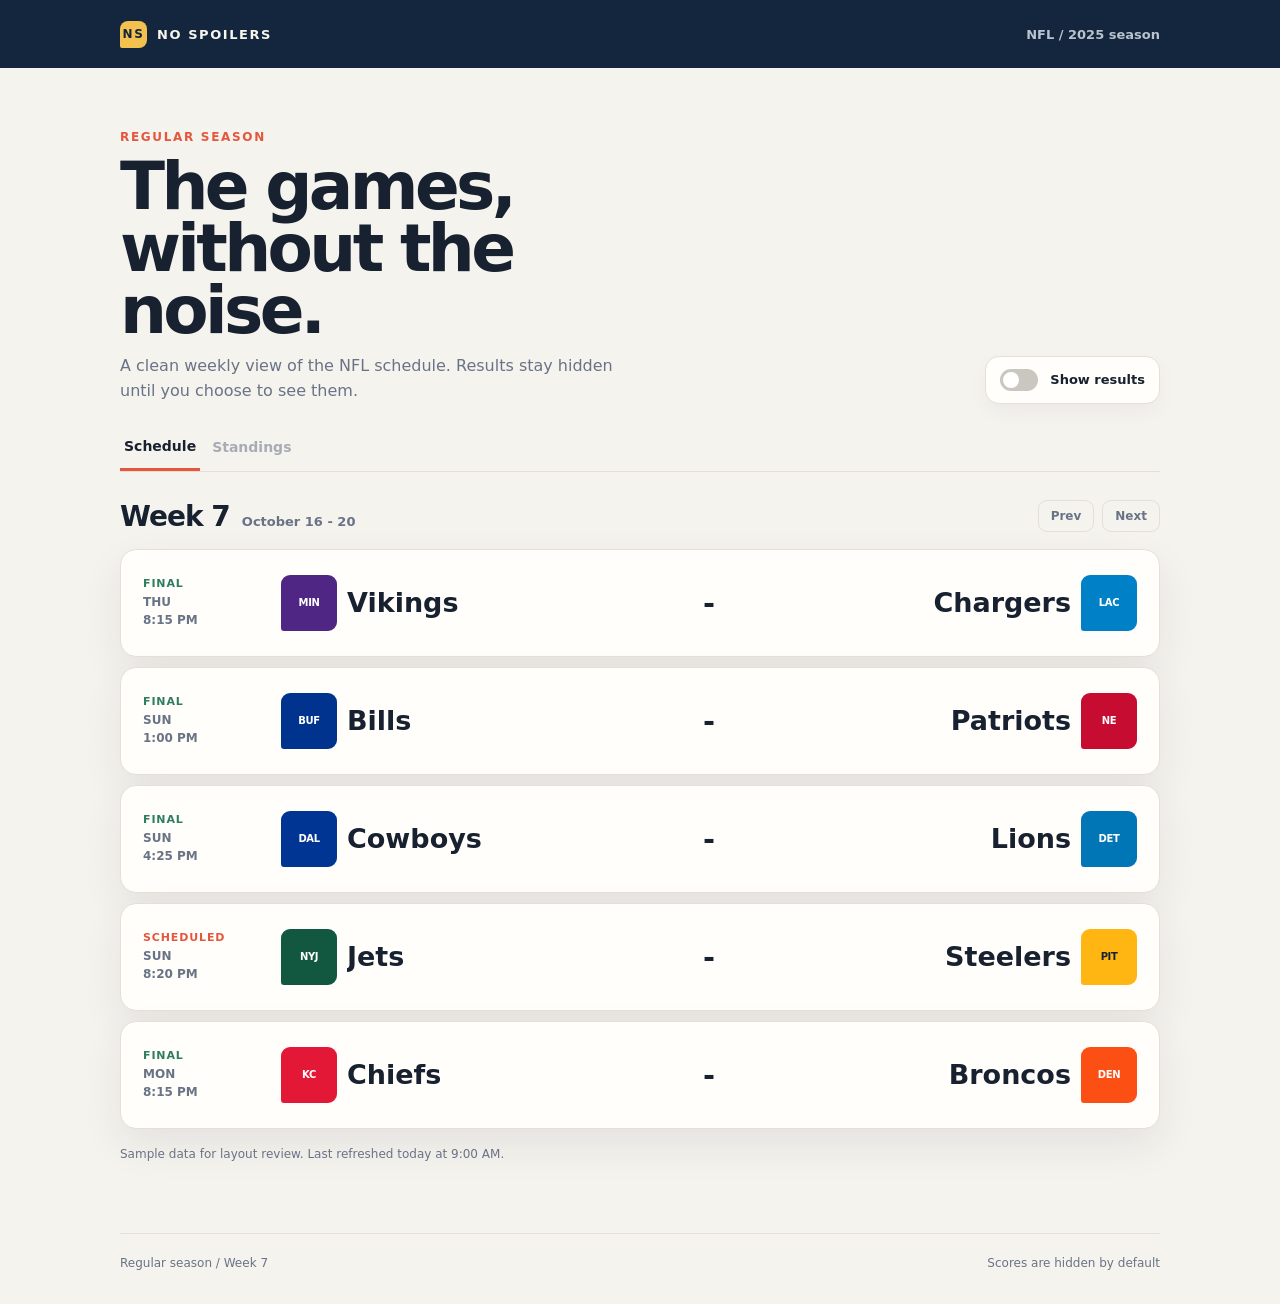
==== regular-season-mockup.html @ e1bd5e8c "Add NFL spoiler-free plan and mockup" ====
<!doctype html>
<html lang="en">
<head>
  <meta charset="utf-8">
  <meta name="viewport" content="width=device-width, initial-scale=1">
  <title>Regular Season - No Spoilers</title>
  <style>
    :root {
      --ink: #18212f;
      --muted: #697386;
      --paper: #f5f3ee;
      --card: #fffefa;
      --line: #e4e0d7;
      --navy: #14263d;
      --red: #e4573d;
      --green: #2f7d60;
      --shadow: 0 16px 40px rgba(26, 37, 52, .08);
    }

    * {
      box-sizing: border-box;
    }

    body {
      margin: 0;
      color: var(--ink);
      background: var(--paper);
      font-family: Inter, ui-sans-serif, system-ui, -apple-system, BlinkMacSystemFont, "Segoe UI", sans-serif;
    }

    button,
    input {
      font: inherit;
    }

    .topbar {
      color: #f8f5ee;
      background: var(--navy);
    }

    .topbar-inner,
    main,
    footer {
      width: min(1040px, calc(100% - 40px));
      margin: 0 auto;
    }

    .topbar-inner {
      display: flex;
      align-items: center;
      justify-content: space-between;
      min-height: 68px;
      gap: 24px;
    }

    .wordmark {
      display: flex;
      align-items: center;
      gap: 10px;
      color: inherit;
      text-decoration: none;
      font-size: 13px;
      font-weight: 800;
      letter-spacing: .12em;
      text-transform: uppercase;
    }

    .wordmark-mark {
      display: grid;
      width: 27px;
      height: 27px;
      place-items: center;
      color: var(--navy);
      background: #f2c14e;
      border-radius: 8px 8px 8px 2px;
      font-size: 12px;
    }

    .season-label {
      color: #b9c3d0;
      font-size: 13px;
      font-weight: 700;
    }

    main {
      padding: 62px 0 72px;
    }

    .intro {
      display: flex;
      align-items: end;
      justify-content: space-between;
      gap: 32px;
      margin-bottom: 34px;
    }

    .eyebrow {
      margin: 0 0 12px;
      color: var(--red);
      font-size: 12px;
      font-weight: 800;
      letter-spacing: .14em;
      text-transform: uppercase;
    }

    h1,
    h2,
    p {
      margin-top: 0;
    }

    h1 {
      max-width: 600px;
      margin-bottom: 12px;
      font-size: clamp(38px, 6vw, 66px);
      line-height: .94;
      letter-spacing: -.055em;
    }

    .intro-copy {
      max-width: 520px;
      margin-bottom: 0;
      color: var(--muted);
      font-size: 16px;
      line-height: 1.55;
    }

    .results-control {
      display: flex;
      align-items: center;
      flex: 0 0 auto;
      gap: 12px;
      padding: 12px 14px;
      color: var(--ink);
      background: var(--card);
      border: 1px solid var(--line);
      border-radius: 14px;
      box-shadow: 0 8px 20px rgba(26, 37, 52, .04);
      cursor: pointer;
      font-size: 13px;
      font-weight: 750;
    }

    .switch {
      position: relative;
      width: 38px;
      height: 22px;
      flex: 0 0 auto;
      background: #c9c7c0;
      border-radius: 999px;
      transition: background .2s ease;
    }

    .switch::after {
      position: absolute;
      top: 3px;
      left: 3px;
      width: 16px;
      height: 16px;
      background: white;
      border-radius: 50%;
      content: "";
      transition: transform .2s ease;
    }

    .results-control input {
      position: absolute;
      opacity: 0;
      pointer-events: none;
    }

    .results-control input:checked + .switch {
      background: var(--green);
    }

    .results-control input:checked + .switch::after {
      transform: translateX(16px);
    }

    .results-control input:focus-visible + .switch {
      outline: 3px solid rgba(228, 87, 61, .35);
      outline-offset: 3px;
    }

    .view-nav {
      display: flex;
      align-items: center;
      gap: 8px;
      margin-bottom: 28px;
      border-bottom: 1px solid var(--line);
    }

    .view-nav a {
      padding: 0 4px 14px;
      color: var(--muted);
      text-decoration: none;
      font-size: 14px;
      font-weight: 750;
    }

    .view-nav a.active {
      color: var(--ink);
      border-bottom: 3px solid var(--red);
    }

    .view-nav a:not(.active) {
      opacity: .55;
    }

    .week-header {
      display: flex;
      align-items: center;
      justify-content: space-between;
      gap: 20px;
      margin-bottom: 16px;
    }

    .week-title {
      display: flex;
      align-items: baseline;
      gap: 12px;
    }

    h2 {
      margin-bottom: 0;
      font-size: 28px;
      letter-spacing: -.035em;
    }

    .week-date {
      color: var(--muted);
      font-size: 13px;
      font-weight: 650;
    }

    .week-nav {
      display: flex;
      gap: 8px;
    }

    .week-nav button {
      padding: 8px 12px;
      color: var(--muted);
      background: transparent;
      border: 1px solid var(--line);
      border-radius: 9px;
      cursor: pointer;
      font-size: 12px;
      font-weight: 750;
    }

    .week-nav button:hover {
      color: var(--ink);
      background: var(--card);
    }

    .games {
      display: grid;
      gap: 10px;
    }

    .game {
      display: grid;
      grid-template-columns: 116px minmax(0, 1fr);
      align-items: center;
      gap: 22px;
      min-height: 108px;
      padding: 18px 22px;
      background: var(--card);
      border: 1px solid var(--line);
      border-radius: 16px;
      box-shadow: var(--shadow);
    }

    .game-time {
      color: var(--muted);
      font-size: 12px;
      font-weight: 750;
      line-height: 1.5;
      text-transform: uppercase;
    }

    .game-time strong {
      display: block;
      color: var(--green);
      font-size: 11px;
      letter-spacing: .08em;
    }

    .matchup {
      display: grid;
      grid-template-columns: minmax(0, 1fr) 68px minmax(0, 1fr);
      align-items: center;
      gap: 14px;
    }

    .team {
      display: flex;
      align-items: center;
      gap: 10px;
      min-width: 0;
      font-size: 27px;
      font-weight: 750;
    }

    .team.home {
      justify-content: flex-end;
      text-align: right;
    }

    .team-logo {
      position: relative;
      display: grid;
      width: 56px;
      height: 56px;
      flex: 0 0 auto;
      place-items: center;
      color: var(--badge-text, white);
      background: var(--badge-color);
      border-radius: 9px 9px 9px 3px;
      font-size: 10px;
      font-weight: 900;
      letter-spacing: -.04em;
    }

    .team-logo img {
      position: absolute;
      inset: 0;
      width: 100%;
      height: 100%;
      padding: 4px;
      object-fit: contain;
      background: var(--card);
      border-radius: inherit;
    }

    .team-logo-fallback {
      display: grid;
      place-items: center;
      width: 100%;
      height: 100%;
    }

    .team > span:not(.team-logo) {
      overflow: hidden;
      text-overflow: ellipsis;
      white-space: nowrap;
    }

    .game-score {
      color: var(--ink);
      text-align: center;
      font-size: 29px;
      font-weight: 850;
      white-space: nowrap;
    }

    .sample-note {
      margin: 18px 0 0;
      color: var(--muted);
      font-size: 12px;
    }

    footer {
      display: flex;
      justify-content: space-between;
      gap: 20px;
      padding: 22px 0 34px;
      color: var(--muted);
      border-top: 1px solid var(--line);
      font-size: 12px;
    }

    @media (max-width: 700px) {
      .topbar-inner,
      main,
      footer {
        width: min(100% - 28px, 560px);
      }

      .topbar-inner {
        min-height: 60px;
      }

      main {
        padding: 42px 0 54px;
      }

      .intro {
        display: block;
        margin-bottom: 28px;
      }

      .results-control {
        margin-top: 22px;
      }

      .week-header {
        align-items: flex-start;
      }

      .week-title {
        display: block;
      }

      .week-date {
        display: block;
        margin-top: 4px;
      }

      .game {
        grid-template-columns: 72px minmax(0, 1fr);
        gap: 12px;
        padding: 16px 14px;
      }

      .game-time {
        font-size: 11px;
      }

      .matchup {
        grid-template-columns: minmax(0, 1fr) 48px minmax(0, 1fr);
        gap: 7px;
      }

      .team {
        gap: 6px;
        font-size: 22px;
      }

      .game-score {
        font-size: 26px;
      }

      .team-logo {
        width: 48px;
        height: 48px;
        font-size: 9px;
      }

      footer {
        display: block;
      }

      footer span {
        display: block;
        margin-bottom: 6px;
      }
    }
  </style>
</head>
<body>
  <header class="topbar">
    <div class="topbar-inner">
      <a class="wordmark" href="#" aria-label="No Spoilers home">
        <span class="wordmark-mark">NS</span>
        No Spoilers
      </a>
      <span class="season-label">NFL / 2025 season</span>
    </div>
  </header>

  <main>
    <section class="intro" aria-labelledby="page-title">
      <div>
        <p class="eyebrow">Regular season</p>
        <h1 id="page-title">The games, without the noise.</h1>
        <p class="intro-copy">A clean weekly view of the NFL schedule. Results stay hidden until you choose to see them.</p>
      </div>

      <label class="results-control">
        <input id="results-toggle" type="checkbox">
        <span class="switch" aria-hidden="true"></span>
        <span>Show results</span>
      </label>
    </section>

    <nav class="view-nav" aria-label="Season views">
      <a class="active" href="#schedule" aria-current="page">Schedule</a>
      <a href="#standings" aria-disabled="true">Standings</a>
    </nav>

    <section id="schedule" aria-labelledby="week-heading">
      <div class="week-header">
        <div class="week-title">
          <h2 id="week-heading">Week 7</h2>
          <span class="week-date">October 16 - 20</span>
        </div>
        <div class="week-nav" aria-label="Change week">
          <button type="button" aria-label="Previous week">Prev</button>
          <button type="button" aria-label="Next week">Next</button>
        </div>
      </div>

      <div class="games" id="games-list">
        <article class="game">
          <div class="game-time"><strong>Final</strong>Thu<br>8:15 PM</div>
          <div class="matchup">
            <div class="team"><span class="team-logo" style="--badge-color: #4f2683"><img src="https://a.espncdn.com/i/teamlogos/nfl/500/min.png" alt="" aria-hidden="true"><span class="team-logo-fallback">MIN</span></span><span>Vikings</span></div>
            <div class="game-score" data-score="20 - 17" aria-label="Scores hidden">-</div>
            <div class="team home"><span>Chargers</span><span class="team-logo" style="--badge-color: #0080c6"><img src="https://a.espncdn.com/i/teamlogos/nfl/500/lac.png" alt="" aria-hidden="true"><span class="team-logo-fallback">LAC</span></span></div>
          </div>
        </article>

        <article class="game">
          <div class="game-time"><strong>Final</strong>Sun<br>1:00 PM</div>
          <div class="matchup">
            <div class="team"><span class="team-logo" style="--badge-color: #00338d"><img src="https://a.espncdn.com/i/teamlogos/nfl/500/buf.png" alt="" aria-hidden="true"><span class="team-logo-fallback">BUF</span></span><span>Bills</span></div>
            <div class="game-score" data-score="24 - 21" aria-label="Scores hidden">-</div>
            <div class="team home"><span>Patriots</span><span class="team-logo" style="--badge-color: #c60c30"><img src="https://a.espncdn.com/i/teamlogos/nfl/500/ne.png" alt="" aria-hidden="true"><span class="team-logo-fallback">NE</span></span></div>
          </div>
        </article>

        <article class="game">
          <div class="game-time"><strong>Final</strong>Sun<br>4:25 PM</div>
          <div class="matchup">
            <div class="team"><span class="team-logo" style="--badge-color: #003594"><img src="https://a.espncdn.com/i/teamlogos/nfl/500/dal.png" alt="" aria-hidden="true"><span class="team-logo-fallback">DAL</span></span><span>Cowboys</span></div>
            <div class="game-score" data-score="27 - 24" aria-label="Scores hidden">-</div>
            <div class="team home"><span>Lions</span><span class="team-logo" style="--badge-color: #0076b6"><img src="https://a.espncdn.com/i/teamlogos/nfl/500/det.png" alt="" aria-hidden="true"><span class="team-logo-fallback">DET</span></span></div>
          </div>
        </article>

        <article class="game">
          <div class="game-time"><strong style="color: var(--red)">Scheduled</strong>Sun<br>8:20 PM</div>
          <div class="matchup">
            <div class="team"><span class="team-logo" style="--badge-color: #125740"><img src="https://a.espncdn.com/i/teamlogos/nfl/500/nyj.png" alt="" aria-hidden="true"><span class="team-logo-fallback">NYJ</span></span><span>Jets</span></div>
            <div class="game-score" data-score="" aria-label="Not played">-</div>
            <div class="team home"><span>Steelers</span><span class="team-logo" style="--badge-color: #ffb612; --badge-text: #18212f"><img src="https://a.espncdn.com/i/teamlogos/nfl/500/pit.png" alt="" aria-hidden="true"><span class="team-logo-fallback">PIT</span></span></div>
          </div>
        </article>

        <article class="game">
          <div class="game-time"><strong>Final</strong>Mon<br>8:15 PM</div>
          <div class="matchup">
            <div class="team"><span class="team-logo" style="--badge-color: #e31837"><img src="https://a.espncdn.com/i/teamlogos/nfl/500/kc.png" alt="" aria-hidden="true"><span class="team-logo-fallback">KC</span></span><span>Chiefs</span></div>
            <div class="game-score" data-score="31 - 27" aria-label="Scores hidden">-</div>
            <div class="team home"><span>Broncos</span><span class="team-logo" style="--badge-color: #fb4f14"><img src="https://a.espncdn.com/i/teamlogos/nfl/500/den.png" alt="" aria-hidden="true"><span class="team-logo-fallback">DEN</span></span></div>
          </div>
        </article>
      </div>

      <p class="sample-note">Sample data for layout review. Last refreshed today at 9:00 AM.</p>
    </section>
  </main>

  <footer>
    <span>Regular season / Week 7</span>
    <span>Scores are hidden by default</span>
  </footer>

  <script>
    document.querySelectorAll('.team-logo img').forEach((logo) => {
      logo.addEventListener('error', () => logo.remove());
    });

    const toggle = document.querySelector('#results-toggle');
    const gamesList = document.querySelector('#games-list');

    toggle.addEventListener('change', () => {
      gamesList.querySelectorAll('.game-score').forEach((score) => {
        score.textContent = toggle.checked ? (score.dataset.score || '-') : '-';
        score.setAttribute('aria-label', toggle.checked ? (score.dataset.score || 'Not played') : 'Scores hidden');
      });
    });
  </script>
</body>
</html>
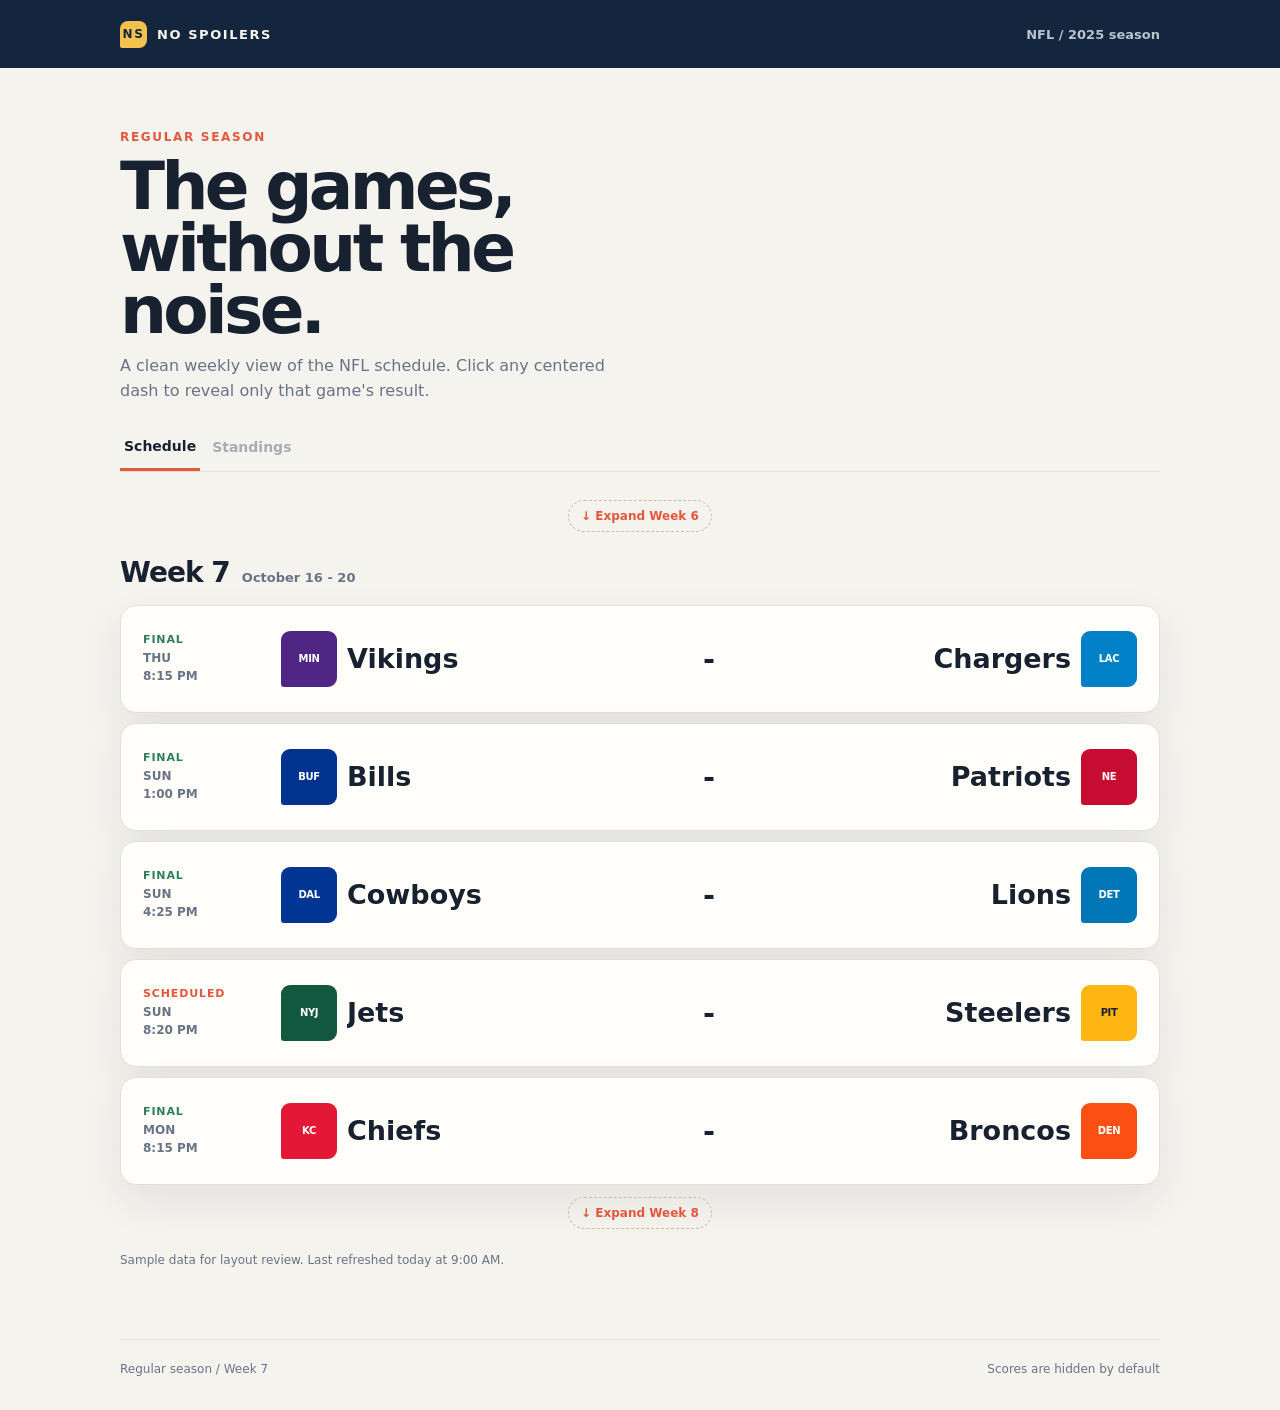
==== commit 06129b62: "Add endless week schedule mockup" ====
--- a/regular-season-mockup.html
+++ b/regular-season-mockup.html
@@ -125,63 +125,6 @@
       line-height: 1.55;
     }
 
-    .results-control {
-      display: flex;
-      align-items: center;
-      flex: 0 0 auto;
-      gap: 12px;
-      padding: 12px 14px;
-      color: var(--ink);
-      background: var(--card);
-      border: 1px solid var(--line);
-      border-radius: 14px;
-      box-shadow: 0 8px 20px rgba(26, 37, 52, .04);
-      cursor: pointer;
-      font-size: 13px;
-      font-weight: 750;
-    }
-
-    .switch {
-      position: relative;
-      width: 38px;
-      height: 22px;
-      flex: 0 0 auto;
-      background: #c9c7c0;
-      border-radius: 999px;
-      transition: background .2s ease;
-    }
-
-    .switch::after {
-      position: absolute;
-      top: 3px;
-      left: 3px;
-      width: 16px;
-      height: 16px;
-      background: white;
-      border-radius: 50%;
-      content: "";
-      transition: transform .2s ease;
-    }
-
-    .results-control input {
-      position: absolute;
-      opacity: 0;
-      pointer-events: none;
-    }
-
-    .results-control input:checked + .switch {
-      background: var(--green);
-    }
-
-    .results-control input:checked + .switch::after {
-      transform: translateX(16px);
-    }
-
-    .results-control input:focus-visible + .switch {
-      outline: 3px solid rgba(228, 87, 61, .35);
-      outline-offset: 3px;
-    }
-
     .view-nav {
       display: flex;
       align-items: center;
@@ -210,7 +153,6 @@
     .week-header {
       display: flex;
       align-items: center;
-      justify-content: space-between;
       gap: 20px;
       margin-bottom: 16px;
     }
@@ -233,25 +175,33 @@
       font-weight: 650;
     }
 
-    .week-nav {
-      display: flex;
+    .week-expander {
+      display: flex;
+      justify-content: center;
+      margin: 12px 0 24px;
+    }
+
+    .expand-week {
+      display: inline-flex;
+      align-items: center;
       gap: 8px;
-    }
-
-    .week-nav button {
       padding: 8px 12px;
-      color: var(--muted);
+      color: var(--red);
       background: transparent;
-      border: 1px solid var(--line);
-      border-radius: 9px;
+      border: 1px dashed #d6b5aa;
+      border-radius: 999px;
       cursor: pointer;
       font-size: 12px;
       font-weight: 750;
     }
 
-    .week-nav button:hover {
-      color: var(--ink);
+    .expand-week:hover {
       background: var(--card);
+    }
+
+    .week[hidden],
+    .expand-week[hidden] {
+      display: none;
     }
 
     .games {
@@ -348,11 +298,41 @@
     }
 
     .game-score {
+      min-width: 68px;
+      min-height: 44px;
+      padding: 2px 6px;
       color: var(--ink);
+      background: transparent;
+      border: 0;
+      border-radius: 8px;
+      cursor: pointer;
       text-align: center;
       font-size: 29px;
       font-weight: 850;
       white-space: nowrap;
+    }
+
+    .game-score:hover {
+      background: #f0ede5;
+    }
+
+    .game-score:focus-visible {
+      outline: 3px solid rgba(228, 87, 61, .35);
+      outline-offset: 3px;
+    }
+
+    .game-score.is-revealed,
+    .game-score:disabled {
+      cursor: default;
+    }
+
+    .game-score.is-revealed:hover,
+    .game-score:disabled:hover {
+      background: transparent;
+    }
+
+    .game-score:disabled {
+      opacity: 1;
     }
 
     .sample-note {
@@ -391,10 +371,6 @@
         margin-bottom: 28px;
       }
 
-      .results-control {
-        margin-top: 22px;
-      }
-
       .week-header {
         align-items: flex-start;
       }
@@ -429,6 +405,7 @@
       }
 
       .game-score {
+        min-width: 48px;
         font-size: 26px;
       }
 
@@ -465,14 +442,8 @@
       <div>
         <p class="eyebrow">Regular season</p>
         <h1 id="page-title">The games, without the noise.</h1>
-        <p class="intro-copy">A clean weekly view of the NFL schedule. Results stay hidden until you choose to see them.</p>
+        <p class="intro-copy">A clean weekly view of the NFL schedule. Click any centered dash to reveal only that game's result.</p>
       </div>
-
-      <label class="results-control">
-        <input id="results-toggle" type="checkbox">
-        <span class="switch" aria-hidden="true"></span>
-        <span>Show results</span>
-      </label>
     </section>
 
     <nav class="view-nav" aria-label="Season views">
@@ -481,23 +452,63 @@
     </nav>
 
     <section id="schedule" aria-labelledby="week-heading">
-      <div class="week-header">
-        <div class="week-title">
-          <h2 id="week-heading">Week 7</h2>
-          <span class="week-date">October 16 - 20</span>
+      <div class="week-stream" id="week-stream">
+        <div class="week-expander">
+          <button class="expand-week" type="button" data-reveal-week="week-6" aria-controls="week-6" aria-expanded="false">&#8595; Expand Week 6</button>
         </div>
-        <div class="week-nav" aria-label="Change week">
-          <button type="button" aria-label="Previous week">Prev</button>
-          <button type="button" aria-label="Next week">Next</button>
-        </div>
-      </div>
-
-      <div class="games" id="games-list">
+
+        <section class="week" id="week-6" aria-labelledby="week-6-heading" hidden>
+          <div class="week-header">
+            <div class="week-title">
+              <h2 id="week-6-heading">Week 6</h2>
+              <span class="week-date">October 9 - 13</span>
+            </div>
+          </div>
+
+          <div class="games">
+            <article class="game">
+              <div class="game-time"><strong>Final</strong>Sun<br>1:00 PM</div>
+              <div class="matchup">
+                <div class="team"><span class="team-logo" style="--badge-color: #008e97"><img src="https://a.espncdn.com/i/teamlogos/nfl/500/mia.png" alt="" aria-hidden="true"><span class="team-logo-fallback">MIA</span></span><span>Dolphins</span></div>
+                <button class="game-score" type="button" data-score="23 - 20" aria-label="Reveal score">-</button>
+                <div class="team home"><span>Browns</span><span class="team-logo" style="--badge-color: #311d00"><img src="https://a.espncdn.com/i/teamlogos/nfl/500/cle.png" alt="" aria-hidden="true"><span class="team-logo-fallback">CLE</span></span></div>
+              </div>
+            </article>
+
+            <article class="game">
+              <div class="game-time"><strong>Final</strong>Sun<br>4:05 PM</div>
+              <div class="matchup">
+                <div class="team"><span class="team-logo" style="--badge-color: #004c54"><img src="https://a.espncdn.com/i/teamlogos/nfl/500/phi.png" alt="" aria-hidden="true"><span class="team-logo-fallback">PHI</span></span><span>Eagles</span></div>
+                <button class="game-score" type="button" data-score="28 - 17" aria-label="Reveal score">-</button>
+                <div class="team home"><span>Giants</span><span class="team-logo" style="--badge-color: #0b2265"><img src="https://a.espncdn.com/i/teamlogos/nfl/500/nyg.png" alt="" aria-hidden="true"><span class="team-logo-fallback">NYG</span></span></div>
+              </div>
+            </article>
+
+            <article class="game">
+              <div class="game-time"><strong>Final</strong>Mon<br>8:15 PM</div>
+              <div class="matchup">
+                <div class="team"><span class="team-logo" style="--badge-color: #241773"><img src="https://a.espncdn.com/i/teamlogos/nfl/500/bal.png" alt="" aria-hidden="true"><span class="team-logo-fallback">BAL</span></span><span>Ravens</span></div>
+                <button class="game-score" type="button" data-score="30 - 24" aria-label="Reveal score">-</button>
+                <div class="team home"><span>Bengals</span><span class="team-logo" style="--badge-color: #fb4f14"><img src="https://a.espncdn.com/i/teamlogos/nfl/500/cin.png" alt="" aria-hidden="true"><span class="team-logo-fallback">CIN</span></span></div>
+              </div>
+            </article>
+          </div>
+        </section>
+
+        <section class="week" id="week-7" aria-labelledby="week-heading">
+          <div class="week-header">
+            <div class="week-title">
+              <h2 id="week-heading">Week 7</h2>
+              <span class="week-date">October 16 - 20</span>
+            </div>
+          </div>
+
+          <div class="games" id="games-list">
         <article class="game">
           <div class="game-time"><strong>Final</strong>Thu<br>8:15 PM</div>
           <div class="matchup">
             <div class="team"><span class="team-logo" style="--badge-color: #4f2683"><img src="https://a.espncdn.com/i/teamlogos/nfl/500/min.png" alt="" aria-hidden="true"><span class="team-logo-fallback">MIN</span></span><span>Vikings</span></div>
-            <div class="game-score" data-score="20 - 17" aria-label="Scores hidden">-</div>
+            <button class="game-score" type="button" data-score="20 - 17" aria-label="Reveal score">-</button>
             <div class="team home"><span>Chargers</span><span class="team-logo" style="--badge-color: #0080c6"><img src="https://a.espncdn.com/i/teamlogos/nfl/500/lac.png" alt="" aria-hidden="true"><span class="team-logo-fallback">LAC</span></span></div>
           </div>
         </article>
@@ -506,7 +517,7 @@
           <div class="game-time"><strong>Final</strong>Sun<br>1:00 PM</div>
           <div class="matchup">
             <div class="team"><span class="team-logo" style="--badge-color: #00338d"><img src="https://a.espncdn.com/i/teamlogos/nfl/500/buf.png" alt="" aria-hidden="true"><span class="team-logo-fallback">BUF</span></span><span>Bills</span></div>
-            <div class="game-score" data-score="24 - 21" aria-label="Scores hidden">-</div>
+            <button class="game-score" type="button" data-score="24 - 21" aria-label="Reveal score">-</button>
             <div class="team home"><span>Patriots</span><span class="team-logo" style="--badge-color: #c60c30"><img src="https://a.espncdn.com/i/teamlogos/nfl/500/ne.png" alt="" aria-hidden="true"><span class="team-logo-fallback">NE</span></span></div>
           </div>
         </article>
@@ -515,7 +526,7 @@
           <div class="game-time"><strong>Final</strong>Sun<br>4:25 PM</div>
           <div class="matchup">
             <div class="team"><span class="team-logo" style="--badge-color: #003594"><img src="https://a.espncdn.com/i/teamlogos/nfl/500/dal.png" alt="" aria-hidden="true"><span class="team-logo-fallback">DAL</span></span><span>Cowboys</span></div>
-            <div class="game-score" data-score="27 - 24" aria-label="Scores hidden">-</div>
+            <button class="game-score" type="button" data-score="27 - 24" aria-label="Reveal score">-</button>
             <div class="team home"><span>Lions</span><span class="team-logo" style="--badge-color: #0076b6"><img src="https://a.espncdn.com/i/teamlogos/nfl/500/det.png" alt="" aria-hidden="true"><span class="team-logo-fallback">DET</span></span></div>
           </div>
         </article>
@@ -524,7 +535,7 @@
           <div class="game-time"><strong style="color: var(--red)">Scheduled</strong>Sun<br>8:20 PM</div>
           <div class="matchup">
             <div class="team"><span class="team-logo" style="--badge-color: #125740"><img src="https://a.espncdn.com/i/teamlogos/nfl/500/nyj.png" alt="" aria-hidden="true"><span class="team-logo-fallback">NYJ</span></span><span>Jets</span></div>
-            <div class="game-score" data-score="" aria-label="Not played">-</div>
+            <button class="game-score" type="button" data-score="" aria-label="Game not played" disabled>-</button>
             <div class="team home"><span>Steelers</span><span class="team-logo" style="--badge-color: #ffb612; --badge-text: #18212f"><img src="https://a.espncdn.com/i/teamlogos/nfl/500/pit.png" alt="" aria-hidden="true"><span class="team-logo-fallback">PIT</span></span></div>
           </div>
         </article>
@@ -533,13 +544,57 @@
           <div class="game-time"><strong>Final</strong>Mon<br>8:15 PM</div>
           <div class="matchup">
             <div class="team"><span class="team-logo" style="--badge-color: #e31837"><img src="https://a.espncdn.com/i/teamlogos/nfl/500/kc.png" alt="" aria-hidden="true"><span class="team-logo-fallback">KC</span></span><span>Chiefs</span></div>
-            <div class="game-score" data-score="31 - 27" aria-label="Scores hidden">-</div>
+            <button class="game-score" type="button" data-score="31 - 27" aria-label="Reveal score">-</button>
             <div class="team home"><span>Broncos</span><span class="team-logo" style="--badge-color: #fb4f14"><img src="https://a.espncdn.com/i/teamlogos/nfl/500/den.png" alt="" aria-hidden="true"><span class="team-logo-fallback">DEN</span></span></div>
           </div>
         </article>
+          </div>
+        </section>
+
+        <section class="week" id="week-8" aria-labelledby="week-8-heading" hidden>
+          <div class="week-header">
+            <div class="week-title">
+              <h2 id="week-8-heading">Week 8</h2>
+              <span class="week-date">October 23 - 27</span>
+            </div>
+          </div>
+
+          <div class="games">
+            <article class="game">
+              <div class="game-time"><strong>Final</strong>Thu<br>8:15 PM</div>
+              <div class="matchup">
+                <div class="team"><span class="team-logo" style="--badge-color: #203731"><img src="https://a.espncdn.com/i/teamlogos/nfl/500/gb.png" alt="" aria-hidden="true"><span class="team-logo-fallback">GB</span></span><span>Packers</span></div>
+                <button class="game-score" type="button" data-score="27 - 23" aria-label="Reveal score">-</button>
+                <div class="team home"><span>Cardinals</span><span class="team-logo" style="--badge-color: #97233f"><img src="https://a.espncdn.com/i/teamlogos/nfl/500/ari.png" alt="" aria-hidden="true"><span class="team-logo-fallback">ARI</span></span></div>
+              </div>
+            </article>
+
+            <article class="game">
+              <div class="game-time"><strong>Final</strong>Sun<br>1:00 PM</div>
+              <div class="matchup">
+                <div class="team"><span class="team-logo" style="--badge-color: #0085ca"><img src="https://a.espncdn.com/i/teamlogos/nfl/500/car.png" alt="" aria-hidden="true"><span class="team-logo-fallback">CAR</span></span><span>Panthers</span></div>
+                <button class="game-score" type="button" data-score="21 - 18" aria-label="Reveal score">-</button>
+                <div class="team home"><span>Falcons</span><span class="team-logo" style="--badge-color: #a71930"><img src="https://a.espncdn.com/i/teamlogos/nfl/500/atl.png" alt="" aria-hidden="true"><span class="team-logo-fallback">ATL</span></span></div>
+              </div>
+            </article>
+
+            <article class="game">
+              <div class="game-time"><strong>Final</strong>Sun<br>4:25 PM</div>
+              <div class="matchup">
+                <div class="team"><span class="team-logo" style="--badge-color: #aa0000"><img src="https://a.espncdn.com/i/teamlogos/nfl/500/sf.png" alt="" aria-hidden="true"><span class="team-logo-fallback">SF</span></span><span>49ers</span></div>
+                <button class="game-score" type="button" data-score="26 - 20" aria-label="Reveal score">-</button>
+                <div class="team home"><span>Seahawks</span><span class="team-logo" style="--badge-color: #69be28; --badge-text: #18212f"><img src="https://a.espncdn.com/i/teamlogos/nfl/500/sea.png" alt="" aria-hidden="true"><span class="team-logo-fallback">SEA</span></span></div>
+              </div>
+            </article>
+          </div>
+        </section>
+
+        <div class="week-expander">
+          <button class="expand-week" type="button" data-reveal-week="week-8" aria-controls="week-8" aria-expanded="false">&#8595; Expand Week 8</button>
+        </div>
+
+        <p class="sample-note">Sample data for layout review. Last refreshed today at 9:00 AM.</p>
       </div>
-
-      <p class="sample-note">Sample data for layout review. Last refreshed today at 9:00 AM.</p>
     </section>
   </main>
 
@@ -553,13 +608,23 @@
       logo.addEventListener('error', () => logo.remove());
     });
 
-    const toggle = document.querySelector('#results-toggle');
-    const gamesList = document.querySelector('#games-list');
-
-    toggle.addEventListener('change', () => {
-      gamesList.querySelectorAll('.game-score').forEach((score) => {
-        score.textContent = toggle.checked ? (score.dataset.score || '-') : '-';
-        score.setAttribute('aria-label', toggle.checked ? (score.dataset.score || 'Not played') : 'Scores hidden');
+    document.querySelectorAll('.expand-week').forEach((button) => {
+      button.addEventListener('click', () => {
+        const week = document.getElementById(button.dataset.revealWeek);
+        if (!week) return;
+
+        week.hidden = false;
+        button.setAttribute('aria-expanded', 'true');
+        button.hidden = true;
+      });
+    });
+
+    document.querySelectorAll('.game-score:not(:disabled)').forEach((score) => {
+      score.addEventListener('click', () => {
+        score.textContent = score.dataset.score;
+        score.classList.add('is-revealed');
+        score.setAttribute('aria-label', `Score: ${score.dataset.score}`);
+        score.disabled = true;
       });
     });
   </script>
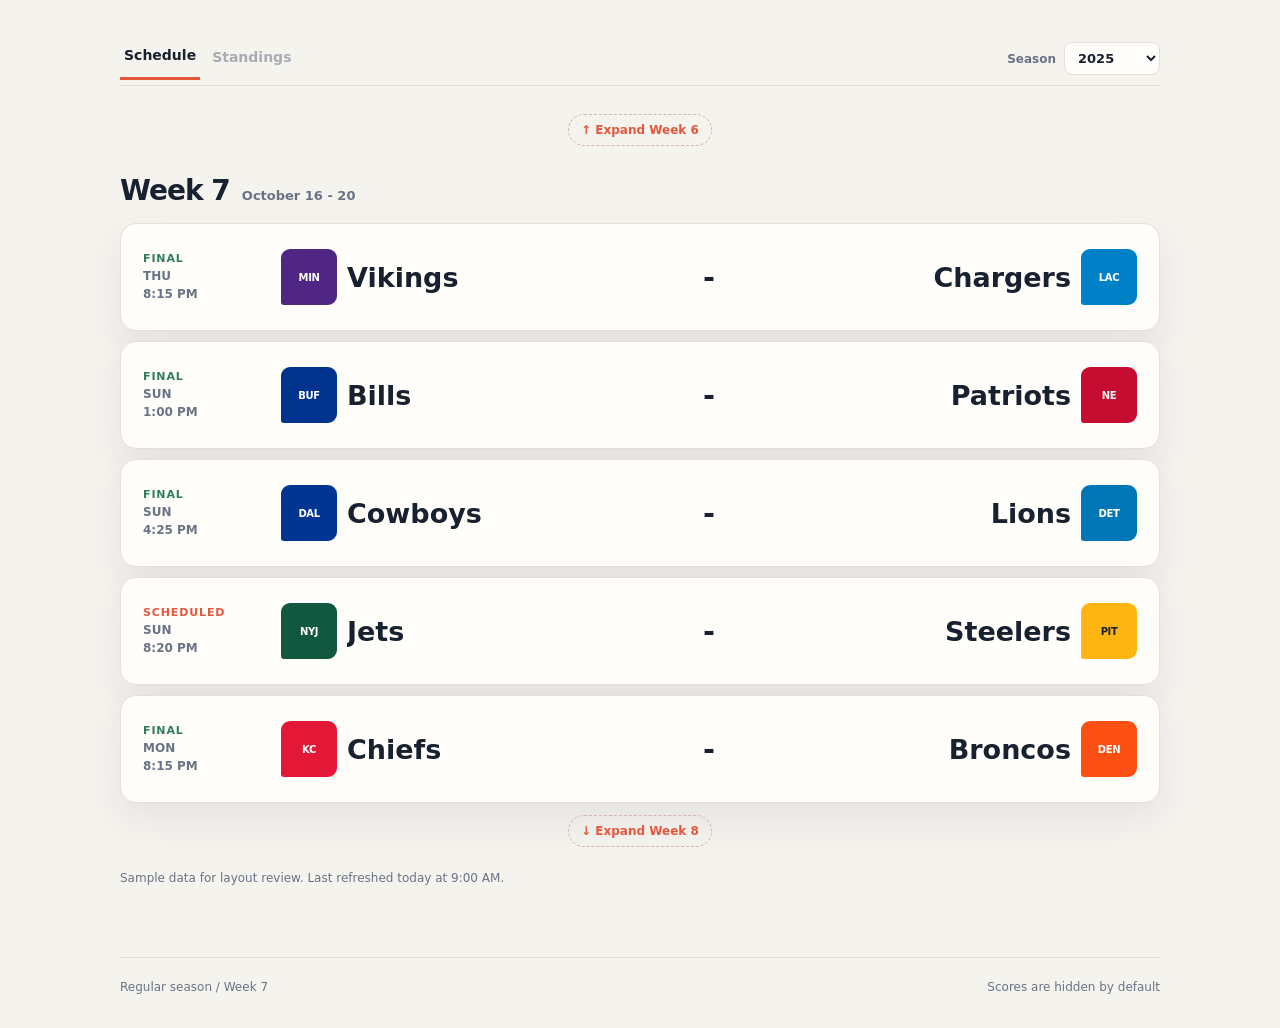
==== commit f2b83a3e: "Simplify schedule navigation" ====
--- a/regular-season-mockup.html
+++ b/regular-season-mockup.html
@@ -29,108 +29,38 @@
     }
 
     button,
-    input {
+    input,
+    select {
       font: inherit;
     }
 
-    .topbar {
-      color: #f8f5ee;
-      background: var(--navy);
-    }
-
-    .topbar-inner,
     main,
     footer {
       width: min(1040px, calc(100% - 40px));
       margin: 0 auto;
     }
 
-    .topbar-inner {
-      display: flex;
-      align-items: center;
-      justify-content: space-between;
-      min-height: 68px;
-      gap: 24px;
-    }
-
-    .wordmark {
-      display: flex;
-      align-items: center;
-      gap: 10px;
-      color: inherit;
-      text-decoration: none;
-      font-size: 13px;
-      font-weight: 800;
-      letter-spacing: .12em;
-      text-transform: uppercase;
-    }
-
-    .wordmark-mark {
-      display: grid;
-      width: 27px;
-      height: 27px;
-      place-items: center;
-      color: var(--navy);
-      background: #f2c14e;
-      border-radius: 8px 8px 8px 2px;
-      font-size: 12px;
-    }
-
-    .season-label {
-      color: #b9c3d0;
-      font-size: 13px;
-      font-weight: 700;
-    }
-
     main {
-      padding: 62px 0 72px;
-    }
-
-    .intro {
-      display: flex;
-      align-items: end;
-      justify-content: space-between;
-      gap: 32px;
-      margin-bottom: 34px;
-    }
-
-    .eyebrow {
-      margin: 0 0 12px;
-      color: var(--red);
-      font-size: 12px;
-      font-weight: 800;
-      letter-spacing: .14em;
-      text-transform: uppercase;
-    }
-
-    h1,
+      padding: 42px 0 72px;
+    }
+
     h2,
     p {
       margin-top: 0;
     }
 
-    h1 {
-      max-width: 600px;
-      margin-bottom: 12px;
-      font-size: clamp(38px, 6vw, 66px);
-      line-height: .94;
-      letter-spacing: -.055em;
-    }
-
-    .intro-copy {
-      max-width: 520px;
-      margin-bottom: 0;
-      color: var(--muted);
-      font-size: 16px;
-      line-height: 1.55;
-    }
-
     .view-nav {
       display: flex;
       align-items: center;
-      gap: 8px;
+      justify-content: space-between;
       margin-bottom: 28px;
       border-bottom: 1px solid var(--line);
+    }
+
+    .view-tabs {
+      display: flex;
+      align-items: center;
+      gap: 8px;
     }
 
     .view-nav a {
@@ -150,11 +80,36 @@
       opacity: .55;
     }
 
+    .season-picker {
+      display: flex;
+      align-items: center;
+      gap: 8px;
+      padding-bottom: 10px;
+      color: var(--muted);
+      font-size: 12px;
+      font-weight: 750;
+    }
+
+    .season-picker select {
+      padding: 7px 28px 7px 9px;
+      color: var(--ink);
+      background: var(--card);
+      border: 1px solid var(--line);
+      border-radius: 8px;
+      cursor: pointer;
+      font-size: 13px;
+      font-weight: 750;
+    }
+
     .week-header {
       display: flex;
       align-items: center;
       gap: 20px;
       margin-bottom: 16px;
+    }
+
+    .week {
+      padding-top: 28px;
     }
 
     .week-title {
@@ -179,6 +134,10 @@
       display: flex;
       justify-content: center;
       margin: 12px 0 24px;
+    }
+
+    .week-expander-top {
+      margin-bottom: 0;
     }
 
     .expand-week {
@@ -352,23 +311,21 @@
     }
 
     @media (max-width: 700px) {
-      .topbar-inner,
       main,
       footer {
         width: min(100% - 28px, 560px);
       }
 
-      .topbar-inner {
-        min-height: 60px;
-      }
-
       main {
         padding: 42px 0 54px;
       }
 
-      .intro {
-        display: block;
-        margin-bottom: 28px;
+      .view-nav {
+        align-items: flex-end;
+      }
+
+      .season-picker {
+        padding-bottom: 10px;
       }
 
       .week-header {
@@ -427,34 +384,26 @@
   </style>
 </head>
 <body>
-  <header class="topbar">
-    <div class="topbar-inner">
-      <a class="wordmark" href="#" aria-label="No Spoilers home">
-        <span class="wordmark-mark">NS</span>
-        No Spoilers
-      </a>
-      <span class="season-label">NFL / 2025 season</span>
-    </div>
-  </header>
-
   <main>
-    <section class="intro" aria-labelledby="page-title">
-      <div>
-        <p class="eyebrow">Regular season</p>
-        <h1 id="page-title">The games, without the noise.</h1>
-        <p class="intro-copy">A clean weekly view of the NFL schedule. Click any centered dash to reveal only that game's result.</p>
+    <nav class="view-nav" aria-label="Season views">
+      <div class="view-tabs">
+        <a class="active" href="#schedule" aria-current="page">Schedule</a>
+        <a href="#standings" aria-disabled="true">Standings</a>
       </div>
-    </section>
-
-    <nav class="view-nav" aria-label="Season views">
-      <a class="active" href="#schedule" aria-current="page">Schedule</a>
-      <a href="#standings" aria-disabled="true">Standings</a>
+      <label class="season-picker">
+        <span>Season</span>
+        <select aria-label="Season">
+          <option selected>2025</option>
+          <option>2024</option>
+          <option>2023</option>
+        </select>
+      </label>
     </nav>
 
     <section id="schedule" aria-labelledby="week-heading">
       <div class="week-stream" id="week-stream">
-        <div class="week-expander">
-          <button class="expand-week" type="button" data-reveal-week="week-6" aria-controls="week-6" aria-expanded="false">&#8595; Expand Week 6</button>
+        <div class="week-expander week-expander-top">
+          <button class="expand-week" type="button" data-reveal-week="week-6" aria-controls="week-6" aria-expanded="false">&#8593; Expand Week 6</button>
         </div>
 
         <section class="week" id="week-6" aria-labelledby="week-6-heading" hidden>
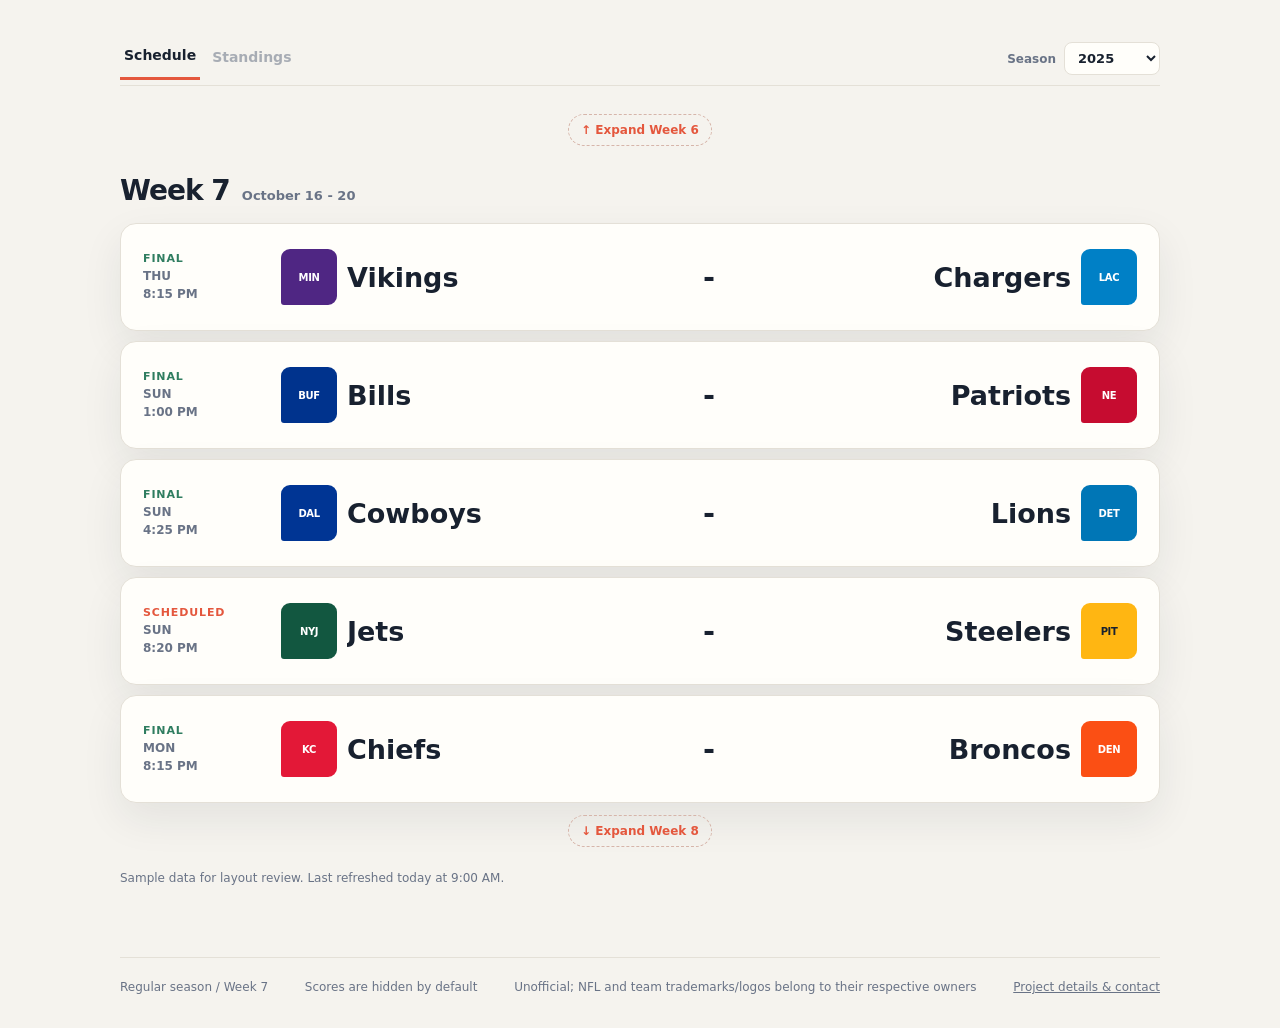
==== commit ef55010f: "Add legal and contact notices" ====
--- a/regular-season-mockup.html
+++ b/regular-season-mockup.html
@@ -310,6 +310,10 @@
       font-size: 12px;
     }
 
+    footer a {
+      color: inherit;
+    }
+
     @media (max-width: 700px) {
       main,
       footer {
@@ -388,7 +392,7 @@
     <nav class="view-nav" aria-label="Season views">
       <div class="view-tabs">
         <a class="active" href="#schedule" aria-current="page">Schedule</a>
-        <a href="#standings" aria-disabled="true">Standings</a>
+        <a href="standings-mockup.html#standings">Standings</a>
       </div>
       <label class="season-picker">
         <span>Season</span>
@@ -550,6 +554,8 @@
   <footer>
     <span>Regular season / Week 7</span>
     <span>Scores are hidden by default</span>
+    <span>Unofficial; NFL and team trademarks/logos belong to their respective owners</span>
+    <span><a href="https://github.com/zapster/nfl-spoilerfree#legal-and-contact">Project details &amp; contact</a></span>
   </footer>
 
   <script>
